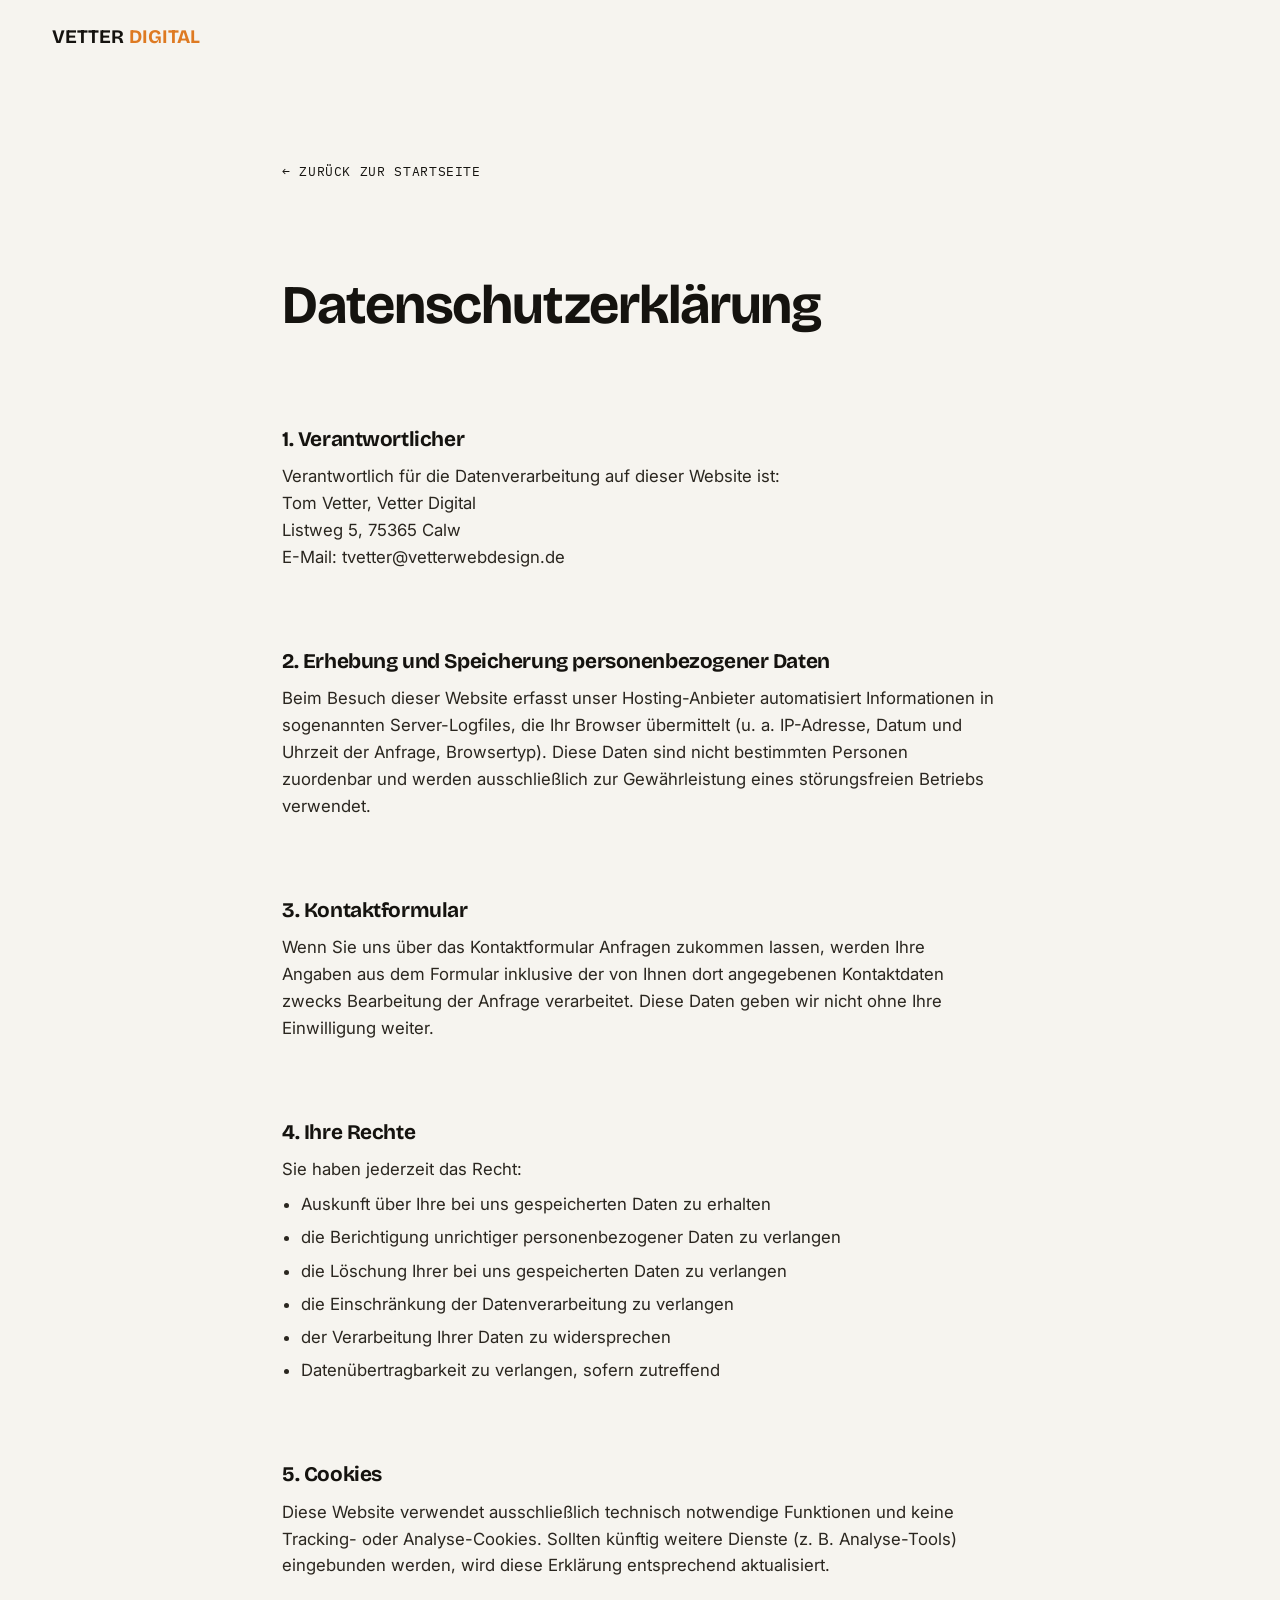
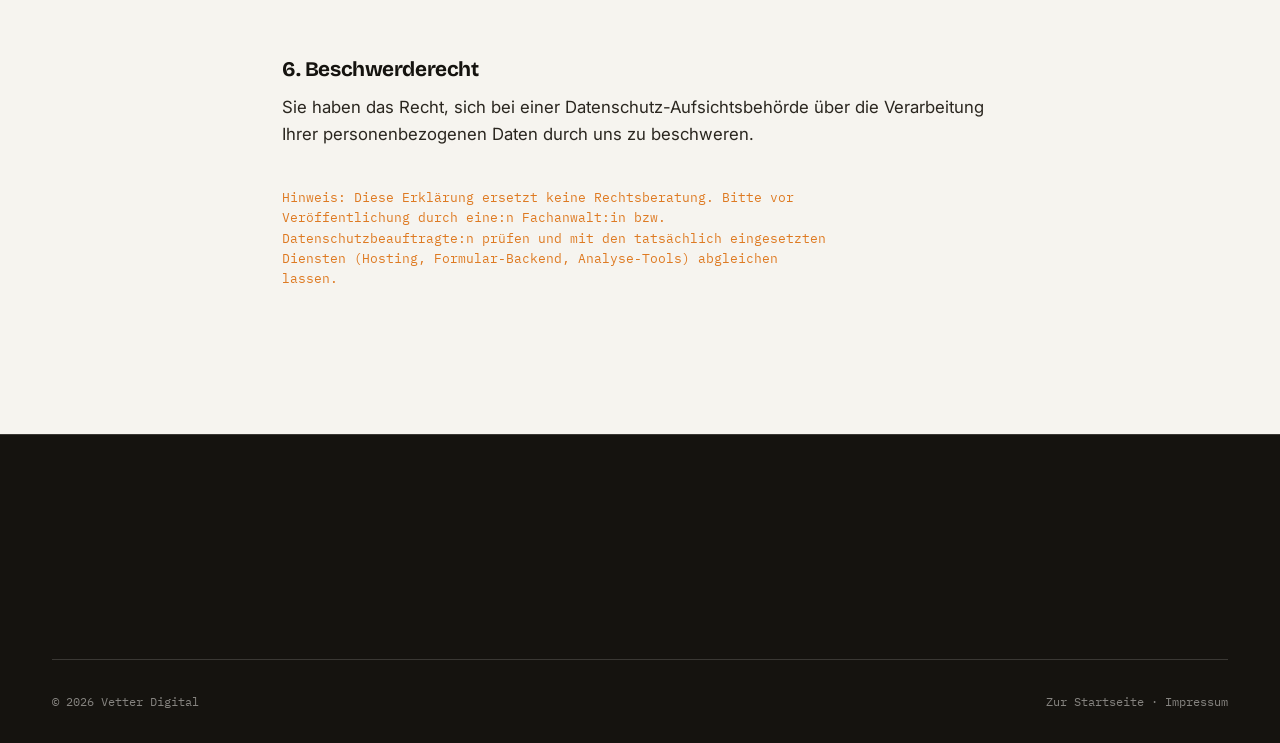
==== datenschutz.html @ 68b80f44 "Mobile-only: add Instagram/WhatsApp/LinkedIn icon row to hero Placeholder hrefs (#) until the real p" ====
<!doctype html>
<html lang="de">
<head>
<meta charset="UTF-8" />
<meta name="viewport" content="width=device-width, initial-scale=1" />
<title>Datenschutzerklärung: Vetter Digital</title>
<meta name="robots" content="noindex" />
<link rel="icon" href="data:image/svg+xml,%3Csvg xmlns='http://www.w3.org/2000/svg' viewBox='0 0 32 32'%3E%3Crect width='32' height='32' rx='6' fill='%23de7a22'/%3E%3Ctext x='50%25' y='58%25' font-size='16' font-family='Arial' font-weight='800' fill='%2315130f' text-anchor='middle'%3EV%3C/text%3E%3C/svg%3E" />
<link rel="preconnect" href="https://fonts.googleapis.com" />
<link rel="preconnect" href="https://fonts.gstatic.com" crossorigin />
<link href="https://fonts.googleapis.com/css2?family=Bricolage+Grotesque:opsz,wght@12..96,400..800&family=Inter:wght@400;500;600&family=IBM+Plex+Mono:wght@400;500&display=swap" rel="stylesheet" />
<link rel="stylesheet" href="assets/css/style.css?v=24" />
</head>
<body>
<a class="skip-link" href="#main">Zum Inhalt springen</a>

<header class="site-header">
  <div class="container">
    <a href="index.html" class="wordmark" aria-label="Vetter Digital, Startseite">
      VETTER<span class="wordmark__chip">DIGITAL</span>
    </a>
  </div>
</header>

<main id="main">
  <section class="legal">
    <div class="container">
      <a href="index.html" class="legal-back">← Zurück zur Startseite</a>
      <h1>Datenschutzerklärung</h1>

      <h2>1. Verantwortlicher</h2>
      <p>
        Verantwortlich für die Datenverarbeitung auf dieser Website ist:<br />
        Tom Vetter, Vetter Digital<br />
        Listweg 5, 75365 Calw<br />
        E-Mail: <a href="mailto:tvetter@vetterwebdesign.de">tvetter@vetterwebdesign.de</a>
      </p>

      <h2>2. Erhebung und Speicherung personenbezogener Daten</h2>
      <p>
        Beim Besuch dieser Website erfasst unser Hosting-Anbieter automatisiert Informationen in sogenannten Server-Logfiles, die Ihr Browser übermittelt (u. a. IP-Adresse, Datum und Uhrzeit der Anfrage, Browsertyp). Diese Daten sind nicht bestimmten Personen zuordenbar und werden ausschließlich zur Gewährleistung eines störungsfreien Betriebs verwendet.
      </p>

      <h2>3. Kontaktformular</h2>
      <p>
        Wenn Sie uns über das Kontaktformular Anfragen zukommen lassen, werden Ihre Angaben aus dem Formular inklusive der von Ihnen dort angegebenen Kontaktdaten zwecks Bearbeitung der Anfrage verarbeitet. Diese Daten geben wir nicht ohne Ihre Einwilligung weiter.
      </p>

      <h2>4. Ihre Rechte</h2>
      <p>Sie haben jederzeit das Recht:</p>
      <ul>
        <li>Auskunft über Ihre bei uns gespeicherten Daten zu erhalten</li>
        <li>die Berichtigung unrichtiger personenbezogener Daten zu verlangen</li>
        <li>die Löschung Ihrer bei uns gespeicherten Daten zu verlangen</li>
        <li>die Einschränkung der Datenverarbeitung zu verlangen</li>
        <li>der Verarbeitung Ihrer Daten zu widersprechen</li>
        <li>Datenübertragbarkeit zu verlangen, sofern zutreffend</li>
      </ul>

      <h2>5. Cookies</h2>
      <p>
        Diese Website verwendet ausschließlich technisch notwendige Funktionen und keine Tracking- oder Analyse-Cookies. Sollten künftig weitere Dienste (z. B. Analyse-Tools) eingebunden werden, wird diese Erklärung entsprechend aktualisiert.
      </p>

      <h2>6. Beschwerderecht</h2>
      <p>
        Sie haben das Recht, sich bei einer Datenschutz-Aufsichtsbehörde über die Verarbeitung Ihrer personenbezogenen Daten durch uns zu beschweren.
      </p>

      <p style="margin-top:2.5rem; font-family:var(--font-mono); font-size:0.8rem; color:var(--accent-orange);">
        Hinweis: Diese Erklärung ersetzt keine Rechtsberatung. Bitte vor Veröffentlichung durch eine:n Fachanwalt:in bzw. Datenschutzbeauftragte:n prüfen und mit den tatsächlich eingesetzten Diensten (Hosting, Formular-Backend, Analyse-Tools) abgleichen lassen.
      </p>
    </div>
  </section>
</main>

<footer class="site-footer">
  <div class="container">
    <div class="footer-bottom">
      <span>© 2026 Vetter Digital</span>
      <span><a href="index.html">Zur Startseite</a> · <a href="impressum.html">Impressum</a></span>
    </div>
  </div>
</footer>

</body>
</html>
---- assets/css/style.css ----
/* ==========================================================================
   Vetter Digital — Design Tokens
   Minimal system: one signature color circle, giant typography, hairlines
   instead of boxes/shadows.
   ========================================================================== */

:root {
  /* Color tokens */
  --ink: #15130f;
  --ink-soft: #2a261f;
  --paper: #f6f4ef;
  --paper-raised: #ffffff;
  --accent-orange: #de7a22;
  --accent-blue: #2e4b8f;
  --accent-blue-light: #7d9cf0;
  --accent-burgundy: #8c2f39;
  --stone: #6b6862;
  --stone-light: #a39e93;
  --border: rgba(21, 19, 15, 0.12);
  --border-dark: rgba(246, 244, 239, 0.16);

  /* Typography */
  --font-display: "Bricolage Grotesque", "Arial Black", sans-serif;
  --font-body: "Inter", -apple-system, BlinkMacSystemFont, "Segoe UI", sans-serif;
  --font-mono: "IBM Plex Mono", "Courier New", monospace;

  /* Scale */
  --step-hero: clamp(3.5rem, 8vw, 8rem);
  --step-h2: clamp(2rem, 4.5vw, 3.4rem);
  --step-h3: clamp(1.25rem, 2.2vw, 1.6rem);
  --step-body: 1.05rem;

  /* Spacing */
  --space-xs: 0.5rem;
  --space-sm: 1rem;
  --space-md: 2rem;
  --space-lg: 5rem;
  --space-xl: 9rem;

  --radius: 6px;
  --ease: cubic-bezier(0.16, 1, 0.3, 1);
}

/* ==========================================================================
   Reset
   ========================================================================== */

*,
*::before,
*::after {
  box-sizing: border-box;
}

html {
  scroll-behavior: smooth;
  -webkit-text-size-adjust: 100%;
}

body {
  margin: 0;
  background: var(--paper);
  color: var(--ink);
  font-family: var(--font-body);
  font-size: var(--step-body);
  line-height: 1.6;
  overflow-x: hidden;
}

img,
svg {
  display: block;
  max-width: 100%;
}

a {
  color: inherit;
  text-decoration: none;
}

button {
  font: inherit;
  cursor: pointer;
}

h1,
h2,
h3,
h4,
p,
ul,
figure {
  margin: 0;
}

ul {
  padding: 0;
  list-style: none;
}

/* ==========================================================================
   Accessibility
   ========================================================================== */

:focus-visible {
  outline: 3px solid var(--accent-blue);
  outline-offset: 3px;
}

.skip-link {
  position: absolute;
  top: -100%;
  left: var(--space-md);
  background: var(--ink);
  color: var(--paper);
  padding: 0.75rem 1.25rem;
  z-index: 200;
  border-radius: var(--radius);
  transition: top 0.2s var(--ease);
}

.skip-link:focus {
  top: var(--space-sm);
}

@media (prefers-reduced-motion: reduce) {
  html {
    scroll-behavior: auto;
  }
  *,
  *::before,
  *::after {
    animation-duration: 0.01ms !important;
    animation-iteration-count: 1 !important;
    transition-duration: 0.01ms !important;
  }
}

/* ==========================================================================
   Layout helpers
   ========================================================================== */

.container {
  width: 100%;
  max-width: 1240px;
  margin-inline: auto;
  padding-inline: var(--space-md);
}

.section {
  padding-block: var(--space-xl);
}

.section-head {
  max-width: 640px;
  margin-bottom: var(--space-lg);
}

.eyebrow {
  display: inline-flex;
  align-items: center;
  gap: 0.6em;
  font-family: var(--font-mono);
  font-size: 0.75rem;
  letter-spacing: 0.18em;
  text-transform: uppercase;
  color: var(--stone);
  margin-bottom: var(--space-sm);
}

.eyebrow::before {
  content: "";
  width: 1.4em;
  height: 1px;
  background: var(--accent-orange);
  display: inline-block;
}

h2 {
  font-family: var(--font-display);
  font-size: var(--step-h2);
  font-weight: 700;
  letter-spacing: -0.02em;
  line-height: 1.08;
}

h3 {
  font-family: var(--font-display);
  font-size: var(--step-h3);
  font-weight: 700;
  letter-spacing: -0.01em;
  line-height: 1.2;
}

.lede {
  font-size: 1.15rem;
  color: var(--ink-soft);
  max-width: 46ch;
}

.reveal {
  opacity: 0;
  transform: translateY(24px);
  transition: opacity 0.7s var(--ease), transform 0.7s var(--ease);
}

.reveal.is-visible {
  opacity: 1;
  transform: translateY(0);
}

@media (prefers-reduced-motion: reduce) {
  .reveal {
    opacity: 1;
    transform: none;
  }
}

/* Buttons: thin border/pill, no hard shadow */

.btn {
  display: inline-flex;
  align-items: center;
  gap: 0.6em;
  padding: 0.9rem 1.7rem;
  font-family: var(--font-mono);
  font-size: 0.82rem;
  font-weight: 500;
  letter-spacing: 0.04em;
  text-transform: uppercase;
  border: 1.5px solid var(--ink);
  border-radius: 999px;
  background: var(--ink);
  color: var(--paper);
  transition: transform 0.2s var(--ease), background 0.2s var(--ease), color 0.2s var(--ease);
  white-space: nowrap;
}

.btn:hover {
  transform: translateY(-2px);
}

.btn--ghost {
  background: transparent;
  color: var(--ink);
}

.btn--ghost:hover {
  background: var(--ink);
  color: var(--paper);
}

.btn--on-dark {
  border-color: var(--paper);
  background: var(--paper);
  color: var(--ink);
}

.btn--on-dark:hover {
  background: transparent;
  color: var(--paper);
}

.btn--link {
  display: inline-flex;
  align-items: center;
  gap: 0.4em;
  border: none;
  background: none;
  padding: 0;
  border-radius: 0;
  color: var(--ink);
  font-family: var(--font-body);
  font-size: 0.95rem;
  font-weight: 500;
  text-transform: none;
  letter-spacing: normal;
  text-underline-offset: 3px;
  text-decoration: underline;
  text-decoration-color: var(--accent-orange);
  text-decoration-thickness: 2px;
}

.btn--link:hover {
  transform: none;
  text-decoration-color: currentColor;
}

/* ==========================================================================
   Header
   ========================================================================== */

.site-header {
  position: sticky;
  top: 0;
  z-index: 100;
  transition: padding 0.25s var(--ease), border-color 0.25s var(--ease);
  border-bottom: 1px solid transparent;
}

.site-header::before {
  content: "";
  position: absolute;
  inset: 0;
  background: rgba(246, 244, 239, 0.85);
  backdrop-filter: blur(10px);
  z-index: -1;
}

.site-header.is-condensed {
  border-bottom-color: var(--border);
}

.site-header .container {
  display: flex;
  align-items: center;
  justify-content: space-between;
  padding-block: 1.4rem;
  transition: padding 0.25s var(--ease);
}

.site-header.is-condensed .container {
  padding-block: 0.9rem;
}

.wordmark {
  display: inline-flex;
  align-items: baseline;
  gap: 0.35rem;
  font-family: var(--font-display);
  font-weight: 700;
  font-size: 1.2rem;
  letter-spacing: -0.01em;
}

.wordmark__chip {
  color: var(--accent-orange);
}

.nav {
  display: flex;
  align-items: center;
  gap: var(--space-lg);
}

.nav__links {
  display: flex;
  gap: var(--space-md);
  font-family: var(--font-mono);
  font-size: 0.76rem;
  letter-spacing: 0.12em;
  text-transform: uppercase;
}

.nav__links a {
  position: relative;
  padding-block: 0.2rem;
  color: var(--ink-soft);
  transition: color 0.2s var(--ease);
}

.nav__links a:hover,
.nav__links a:focus-visible {
  color: var(--ink);
}

.nav-cta {
  padding: 0.55rem 1.2rem;
  font-size: 0.72rem;
}

.nav-toggle {
  display: none;
  flex-direction: column;
  gap: 5px;
  background: none;
  border: none;
  padding: 0.4rem;
}

.nav-toggle span {
  width: 20px;
  height: 1.5px;
  background: var(--ink);
  transition: transform 0.25s var(--ease), opacity 0.25s var(--ease);
}

.nav-toggle[aria-expanded="true"] span:nth-child(1) {
  transform: translateY(6.5px) rotate(45deg);
}

.nav-toggle[aria-expanded="true"] span:nth-child(2) {
  opacity: 0;
}

.nav-toggle[aria-expanded="true"] span:nth-child(3) {
  transform: translateY(-6.5px) rotate(-45deg);
}

/* ==========================================================================
   Portrait + circle: the site's recurring signature motif
   ========================================================================== */

.portrait {
  position: relative;
  width: 100%;
}

.portrait__circle {
  position: absolute;
  border-radius: 50%;
  background: var(--accent-orange);
  opacity: 0.92;
}

.portrait__img {
  position: relative;
  z-index: 1;
  display: block;
  margin-inline: auto;
  object-fit: cover;
}

/* ==========================================================================
   Hero
   ========================================================================== */

.hero {
  overflow: visible;
}

/* Pin track: extra scroll distance the circle-grow animation consumes.
   The inner .hero-pin sticks for that distance, then releases to normal
   scrolling once the track's height runs out (see updateHeroCircle() in
   main.js). */
.hero-pin-track {
  position: relative;
  height: 340vh;
  margin-bottom: clamp(2rem, 5vw, 4rem);
}

.hero-pin {
  position: sticky;
  top: 0;
  height: 100vh;
  display: flex;
  overflow: hidden;
}

.hero-pin .container {
  width: 100%;
  display: flex;
  flex-direction: column;
}

/* Fills all space above .hero__bottom and clips its own overflow — the
   circle grows evenly in every direction from its own center, and any
   part that would reach past this box (top or bottom) simply disappears,
   the same way the top of the circle is already clipped by .hero-pin. */
.hero__top {
  flex: 1 1 auto;
  min-height: 0;
  overflow: hidden;
  display: grid;
  grid-template-columns: 0.85fr 1fr 1.15fr;
  gap: var(--space-lg);
  align-items: center;
}

.hero__intro {
  order: 1;
  position: relative;
  z-index: 2;
  transform-origin: top left;
  will-change: transform, opacity;
}

.hero__intro p {
  color: var(--ink-soft);
  max-width: 34ch;
}

.hero__intro .btn--link {
  margin-top: var(--space-md);
}

.hero-portrait {
  order: 2;
  height: clamp(300px, 36vw, 460px);
  z-index: 0;
}

.hero-portrait .portrait__circle {
  width: 300px;
  height: 300px;
  left: 50%;
  top: 50%;
  transform: translate(-50%, -50%);
  will-change: width, height;
  overflow: hidden;
  display: flex;
  align-items: center;
  justify-content: center;
}

.hero-circle__word {
  position: absolute;
  inset: 0;
  display: flex;
  align-items: center;
  justify-content: center;
  padding: 0 12%;
  font-family: var(--font-display);
  font-weight: 800;
  font-size: var(--hero-word-size, 2.2rem);
  color: #dadada;
  text-align: center;
  white-space: nowrap;
  opacity: 0;
}

/* Visual style comes from .btn (same as "Projekt starten") — this class
   only positions it centered inside the circle for the fade/slide-in. */
.hero-circle__btn {
  position: absolute;
  left: 50%;
  top: 62%;
  transform: translate(-50%, 14px);
  opacity: 0;
  pointer-events: none;
  white-space: nowrap;
}

.hero__headline {
  order: 3;
  position: relative;
  z-index: 2;
  transform-origin: top right;
  will-change: transform, opacity;
  font-family: var(--font-display);
  font-size: var(--step-hero);
  font-weight: 700;
  letter-spacing: -0.03em;
  line-height: 0.95;
  text-align: right;
}

/* Mobile has its own headline text/wrapping; hidden by default, swapped
   in for .hero__headline--desktop below the 1024px breakpoint. */
.hero__headline--mobile {
  display: none;
}

.hero__bottom {
  flex: 0 0 auto;
  display: flex;
  flex-wrap: wrap;
  align-items: center;
  justify-content: space-between;
  gap: var(--space-md);
  margin-top: clamp(1.5rem, 5vh, 3.5rem);
  padding-top: var(--space-md);
  border-top: 1px solid var(--border);
}

.hero__actions {
  display: flex;
  flex-wrap: wrap;
  gap: 1rem;
}

.hero__meta {
  display: flex;
  gap: var(--space-lg);
  font-family: var(--font-mono);
  font-size: 0.76rem;
  color: var(--stone);
  text-transform: uppercase;
  letter-spacing: 0.05em;
}

.hero__meta strong {
  display: block;
  font-family: var(--font-display);
  font-size: 1.4rem;
  font-weight: 700;
  color: var(--ink);
  letter-spacing: -0.01em;
  text-transform: none;
}

/* Mobile-only social row below .hero__meta — hidden on desktop, see the
   1024px breakpoint for the mobile layout. */
.hero-social {
  display: none;
}

.hero-social__link {
  display: inline-flex;
  align-items: center;
  justify-content: center;
  width: 40px;
  height: 40px;
  border: 1px solid var(--border);
  border-radius: 50%;
  color: var(--ink);
  transition: border-color 0.2s var(--ease), color 0.2s var(--ease);
}

.hero-social__link:hover,
.hero-social__link:focus-visible {
  border-color: var(--accent-orange);
  color: var(--accent-orange);
}

/* ==========================================================================
   Problem / Lösung
   ========================================================================== */

.problem {
  background: var(--ink);
  color: var(--paper);
  padding-block: var(--space-lg);
}

.problem .eyebrow {
  color: var(--stone-light);
}

.problem .eyebrow::before {
  background: var(--accent-orange);
}

.problem .lede {
  color: rgba(246, 244, 239, 0.65);
}

.problem h2 {
  color: var(--paper);
}

.compare {
  display: grid;
  grid-template-columns: 1fr 1fr;
  gap: var(--space-lg);
}

.compare__col {
  padding-top: var(--space-sm);
  border-top: 1px solid var(--border-dark);
}

.compare__heading {
  font-family: var(--font-mono);
  font-size: 0.75rem;
  letter-spacing: 0.1em;
  text-transform: uppercase;
  margin-bottom: var(--space-md);
}

.compare__col--bad .compare__heading {
  color: rgba(246, 244, 239, 0.5);
}

.compare__col--good .compare__heading {
  color: var(--accent-orange);
}

.compare__row {
  display: flex;
  align-items: flex-start;
  gap: 0.8rem;
  padding-block: 0.9rem;
  border-top: 1px solid var(--border-dark);
}

.compare__row:first-of-type {
  border-top: none;
}

.compare__row span:last-child {
  color: rgba(246, 244, 239, 0.8);
}

.compare__mark {
  flex-shrink: 0;
  font-family: var(--font-mono);
  font-size: 0.8rem;
  margin-top: 0.15em;
  color: rgba(246, 244, 239, 0.35);
}

.compare__col--good .compare__mark {
  color: var(--accent-orange);
}

/* ==========================================================================
   Services (Leistungen): minimal stacked rows, not color blocks
   ========================================================================== */

.service-row {
  display: grid;
  grid-template-columns: 60px 1.1fr 1fr;
  gap: var(--space-lg);
  padding-block: var(--space-lg);
  border-top: 1px solid var(--border);
  align-items: start;
}

.service-row:last-child {
  border-bottom: 1px solid var(--border);
}

.service-row__icon {
  width: 44px;
  height: 44px;
  border-radius: 50%;
  display: inline-flex;
  align-items: center;
  justify-content: center;
  color: var(--paper);
}

.service-row__icon svg {
  width: 20px;
  height: 20px;
}

.service-row--orange .service-row__icon {
  background: var(--accent-orange);
}

.service-row--blue .service-row__icon {
  background: var(--accent-blue);
}

.service-row--burgundy .service-row__icon {
  background: var(--accent-burgundy);
}

.service-row__index {
  display: block;
  font-family: var(--font-mono);
  font-size: 0.75rem;
  letter-spacing: 0.1em;
  text-transform: uppercase;
  color: var(--stone);
  margin-bottom: 0.6rem;
}

.service-row__title {
  max-width: 20ch;
}

.service-row__text {
  color: var(--ink-soft);
  max-width: 42ch;
}

.service-row__list {
  margin-top: var(--space-sm);
  display: flex;
  flex-direction: column;
  gap: 0.4rem;
  font-family: var(--font-mono);
  font-size: 0.78rem;
  color: var(--stone);
}

.service-row__list li {
  display: flex;
  gap: 0.6em;
}

.service-row__list li::before {
  content: "\2192";
  color: var(--accent-orange);
}

/* ==========================================================================
   Portfolio
   ========================================================================== */

.work-grid {
  display: grid;
  grid-template-columns: repeat(3, 1fr);
  gap: var(--space-md);
}

.work-grid--compact {
  grid-template-columns: repeat(2, 1fr);
}

.work-note {
  margin-top: -1.5rem;
  margin-bottom: var(--space-md);
  color: var(--stone);
  max-width: 60ch;
}

.work-card__link {
  display: inline-flex;
  align-items: center;
  gap: 0.4em;
  margin-top: 0.6rem;
  font-family: var(--font-mono);
  font-size: 0.78rem;
  color: var(--ink);
  text-transform: uppercase;
  letter-spacing: 0.03em;
}

.work-card__link:hover {
  text-decoration: underline;
}

/* Reference-client CTA card */
.work-card--cta {
  background: var(--paper-raised);
  border: 1px dashed var(--accent-orange);
  display: flex;
  flex-direction: column;
  justify-content: center;
  padding: var(--space-lg) var(--space-md);
  text-align: left;
}

.work-card--cta .badge {
  margin-bottom: var(--space-sm);
}

.work-card--cta h3 {
  font-size: 1.5rem;
}

.work-card--cta p {
  margin-top: 0.75rem;
  color: var(--ink-soft);
  max-width: 42ch;
}

.work-card--cta .btn {
  margin-top: var(--space-md);
}

.work-card {
  border: 1px solid var(--border);
  border-radius: 14px;
  overflow: hidden;
  background: var(--paper-raised);
  box-shadow: 0 24px 48px rgba(21, 19, 15, 0.06);
  transition: transform 0.3s var(--ease), box-shadow 0.3s var(--ease);
}

.work-card:hover {
  transform: translateY(-4px);
  box-shadow: 0 32px 60px rgba(21, 19, 15, 0.1);
}

/* Device preview: real screenshots in a browser + phone frame */
.device-preview {
  position: relative;
  padding: 1.5rem 1.5rem 2.5rem;
  background: linear-gradient(180deg, #eeebe3 0%, #e2ded2 100%);
  border-bottom: 1px solid var(--border);
}

.device-preview__browser {
  border: 1px solid var(--border);
  border-radius: 8px;
  overflow: hidden;
  box-shadow: 0 10px 30px rgba(21, 19, 15, 0.12);
  background: #fff;
}

.device-preview__bar {
  display: flex;
  align-items: center;
  gap: 6px;
  padding: 0.5rem 0.7rem;
  background: var(--ink);
}

.device-preview__bar span {
  width: 7px;
  height: 7px;
  border-radius: 50%;
  background: var(--stone-light);
}

.device-preview__bar em {
  margin-left: auto;
  font-style: normal;
  font-family: var(--font-mono);
  font-size: 0.62rem;
  color: rgba(246, 244, 239, 0.55);
  letter-spacing: 0.02em;
}

.device-preview__browser img {
  display: block;
  width: 100%;
  height: auto;
}

.device-preview__phone {
  position: absolute;
  right: 1.5rem;
  bottom: -0.5rem;
  width: 78px;
  height: 152px;
  border: 1px solid var(--ink);
  border-radius: 14px;
  overflow: hidden;
  background: var(--ink);
  box-shadow: 0 14px 28px rgba(21, 19, 15, 0.22);
  transform: rotate(-3deg);
  transition: transform 0.3s var(--ease);
}

.device-preview__phone::before {
  content: "";
  position: absolute;
  top: 6px;
  left: 50%;
  transform: translateX(-50%);
  width: 22px;
  height: 4px;
  border-radius: 2px;
  background: rgba(246, 244, 239, 0.5);
  z-index: 2;
}

.device-preview__phone img {
  width: 100%;
  height: 100%;
  object-fit: cover;
  object-position: top center;
}

.work-card--shot:hover .device-preview__phone {
  transform: rotate(0deg) translateY(-6px);
}

.work-card__meta {
  padding: 1.1rem 1.25rem 1.4rem;
}

.work-card__tag {
  font-family: var(--font-mono);
  font-size: 0.72rem;
  letter-spacing: 0.08em;
  text-transform: uppercase;
  color: var(--ink);
}

.work-card__title {
  font-family: var(--font-display);
  font-size: 1.2rem;
  font-weight: 700;
  margin-top: 0.35rem;
}

.work-card__year {
  font-family: var(--font-mono);
  font-size: 0.75rem;
  color: var(--stone);
  margin-top: 0.2rem;
  display: block;
}

/* ==========================================================================
   Referenzkunden-Badge
   ========================================================================== */

.badge {
  display: inline-flex;
  align-items: center;
  gap: 0.5em;
  font-family: var(--font-mono);
  font-size: 0.72rem;
  letter-spacing: 0.06em;
  text-transform: uppercase;
  background: var(--accent-orange);
  color: var(--paper);
  padding: 0.45em 0.85em;
  border-radius: 999px;
}

/* ==========================================================================
   Preise: minimal spec-sheet columns
   ========================================================================== */

.pricing-grid {
  display: grid;
  grid-template-columns: 1fr 1fr;
  gap: var(--space-xl);
}

.price-col {
  padding-top: var(--space-md);
  border-top: 1px solid var(--border);
}

.price-col--featured {
  border-top: 1px solid var(--accent-orange);
}

.price-col__name {
  font-family: var(--font-mono);
  font-size: 0.78rem;
  letter-spacing: 0.08em;
  text-transform: uppercase;
  color: var(--stone);
}

.price-col__figure {
  margin-top: var(--space-sm);
  display: flex;
  align-items: baseline;
  gap: 0.6rem;
  flex-wrap: wrap;
}

.price-col__old {
  font-family: var(--font-mono);
  font-size: 1.3rem;
  text-decoration: line-through;
  color: var(--stone-light);
}

.price-col__amount {
  font-family: var(--font-display);
  font-size: 3.4rem;
  font-weight: 700;
  letter-spacing: -0.02em;
  line-height: 1;
}

.price-col__period {
  font-family: var(--font-mono);
  font-size: 0.95rem;
  color: var(--stone);
}

.price-col__note {
  margin-top: 0.75rem;
  font-size: 0.95rem;
  color: var(--ink-soft);
  max-width: 34ch;
}

.price-col__list {
  margin-top: var(--space-md);
  display: flex;
  flex-direction: column;
  gap: 0.6rem;
  font-size: 0.95rem;
}

.price-col__list li {
  display: flex;
  gap: 0.6em;
}

.price-col__list li::before {
  content: "\2713";
  color: var(--accent-orange);
  font-weight: 700;
}

.price-col .btn {
  margin-top: var(--space-lg);
}

/* ==========================================================================
   Process
   ========================================================================== */

.process-list {
  display: flex;
  flex-direction: column;
}

.process-step {
  display: grid;
  grid-template-columns: 100px 1fr;
  gap: var(--space-md);
  padding-block: var(--space-md);
  border-top: 1px solid var(--border);
  align-items: start;
}

.process-step:last-child {
  border-bottom: 1px solid var(--border);
}

.process-step__num {
  font-family: var(--font-mono);
  font-size: 1rem;
  color: var(--accent-orange);
  letter-spacing: 0.05em;
}

.process-step__title {
  font-family: var(--font-display);
  font-size: 1.4rem;
  font-weight: 700;
}

.process-step__text {
  margin-top: 0.4rem;
  color: var(--ink-soft);
  max-width: 56ch;
}

/* ==========================================================================
   About
   ========================================================================== */

.about .container {
  display: grid;
  grid-template-columns: 1fr minmax(220px, 300px);
  gap: var(--space-xl);
  align-items: center;
}

.about-portrait {
  aspect-ratio: 4 / 5;
  border-radius: 24px;
  overflow: hidden;
}

.about-portrait .portrait__img {
  width: 100%;
  height: 100%;
  margin-inline: 0;
  border-radius: 24px;
  object-position: 50% 20%;
}

.about__text p + p {
  margin-top: 1rem;
}

.about__signature {
  margin-top: var(--space-md);
  font-family: var(--font-display);
  font-size: 1.3rem;
  font-weight: 700;
}

.about__role {
  font-family: var(--font-mono);
  font-size: 0.78rem;
  color: var(--stone);
  text-transform: uppercase;
  letter-spacing: 0.06em;
  margin-top: 0.2rem;
  display: block;
}

/* ==========================================================================
   Contact
   ========================================================================== */

.contact {
  background: var(--ink);
  color: var(--paper);
}

.contact .container {
  display: grid;
  grid-template-columns: 1fr 1fr;
  gap: var(--space-xl);
}

.contact h2 {
  color: var(--paper);
}

.contact .eyebrow {
  color: var(--stone-light);
}

.contact .eyebrow::before {
  background: var(--accent-orange);
}

.contact__lede {
  margin-top: var(--space-sm);
  color: rgba(246, 244, 239, 0.7);
  max-width: 40ch;
}

.contact__info {
  margin-top: var(--space-lg);
  display: flex;
  flex-direction: column;
  gap: var(--space-md);
}

.contact__info dt {
  font-family: var(--font-mono);
  font-size: 0.72rem;
  letter-spacing: 0.08em;
  text-transform: uppercase;
  color: var(--stone-light);
}

.contact__info dd {
  margin: 0.2rem 0 0;
  font-size: 1.15rem;
}

.contact__info a:hover {
  text-decoration: underline;
  text-decoration-color: var(--accent-orange);
}

.form {
  display: flex;
  flex-direction: column;
  gap: var(--space-md);
}

.form__field {
  display: flex;
  flex-direction: column;
  gap: 0.4rem;
}

.form__field label {
  font-family: var(--font-mono);
  font-size: 0.72rem;
  letter-spacing: 0.08em;
  text-transform: uppercase;
  color: rgba(246, 244, 239, 0.6);
}

.form__field input,
.form__field textarea {
  background: none;
  border: none;
  border-bottom: 1.5px solid rgba(246, 244, 239, 0.3);
  border-radius: 0;
  padding: 0.6rem 0;
  color: var(--paper);
  font-family: var(--font-body);
  font-size: 1rem;
  resize: vertical;
}

.form__field input::placeholder,
.form__field textarea::placeholder {
  color: rgba(246, 244, 239, 0.4);
}

.form__field input:focus,
.form__field textarea:focus {
  border-color: var(--accent-orange);
  outline: none;
}

.form button {
  margin-top: 0.5rem;
  align-self: flex-start;
}

.form__error {
  background: rgba(140, 47, 57, 0.18);
  border: 1px solid rgba(140, 47, 57, 0.45);
  border-radius: var(--radius);
  padding: 0.75rem 1rem;
  font-size: 0.9rem;
  color: rgba(246, 244, 239, 0.9);
}

.form__error a {
  color: var(--accent-orange);
  text-decoration: underline;
}

/* Submit button loading state */

.btn__spinner {
  display: none;
  width: 15px;
  height: 15px;
  border: 2px solid rgba(21, 19, 15, 0.25);
  border-top-color: var(--ink);
  border-radius: 50%;
  animation: btn-spin 0.7s linear infinite;
}

.btn.is-loading {
  cursor: default;
  opacity: 0.85;
  pointer-events: none;
}

.btn.is-loading .btn__label {
  display: none;
}

.btn.is-loading .btn__spinner {
  display: inline-block;
}

@keyframes btn-spin {
  to {
    transform: rotate(360deg);
  }
}

/* Success state */

.form-wrap {
  position: relative;
}

.form-success {
  text-align: center;
  padding: var(--space-lg) var(--space-md);
  border: 1px dashed rgba(246, 244, 239, 0.3);
  border-radius: 14px;
}

.form-success h3 {
  margin-top: var(--space-sm);
  color: var(--paper);
}

.form-success p {
  margin-top: 0.6rem;
  color: rgba(246, 244, 239, 0.75);
  max-width: 38ch;
  margin-inline: auto;
}

.success-check {
  margin-inline: auto;
}

.success-check__circle {
  stroke: var(--accent-orange);
  stroke-width: 2;
  stroke-dasharray: 145;
  stroke-dashoffset: 145;
  animation: draw-circle 0.5s ease forwards;
}

.success-check__mark {
  stroke: var(--accent-orange);
  stroke-width: 3;
  stroke-linecap: round;
  stroke-linejoin: round;
  stroke-dasharray: 36;
  stroke-dashoffset: 36;
  animation: draw-check 0.3s ease forwards 0.45s;
}

@keyframes draw-circle {
  to {
    stroke-dashoffset: 0;
  }
}

@keyframes draw-check {
  to {
    stroke-dashoffset: 0;
  }
}

/* ==========================================================================
   Footer
   ========================================================================== */

.site-footer {
  background: var(--ink);
  color: var(--paper);
  border-top: 1px solid var(--border-dark);
  padding-block: var(--space-lg) var(--space-md);
}

.site-footer .wordmark {
  color: var(--paper);
}

.footer-grid {
  display: grid;
  grid-template-columns: 1.4fr repeat(3, 1fr);
  gap: var(--space-lg);
}

.footer-col__title {
  font-family: var(--font-mono);
  font-size: 0.72rem;
  letter-spacing: 0.08em;
  text-transform: uppercase;
  color: var(--stone-light);
  margin-bottom: var(--space-sm);
}

.footer-col ul {
  display: flex;
  flex-direction: column;
  gap: 0.6rem;
  color: rgba(246, 244, 239, 0.75);
}

.footer-col a:hover {
  text-decoration: underline;
  text-decoration-color: var(--accent-orange);
}

.footer-tagline {
  margin-top: var(--space-sm);
  color: rgba(246, 244, 239, 0.65);
  max-width: 32ch;
}

.footer-bottom {
  margin-top: var(--space-xl);
  padding-top: var(--space-md);
  border-top: 1px solid var(--border-dark);
  display: flex;
  justify-content: space-between;
  flex-wrap: wrap;
  gap: 1rem;
  font-family: var(--font-mono);
  font-size: 0.75rem;
  color: rgba(246, 244, 239, 0.5);
}

/* ==========================================================================
   Legal pages
   ========================================================================== */

.legal {
  padding-block: var(--space-lg) var(--space-xl);
}

.legal .container {
  max-width: 780px;
}

.legal h1 {
  font-family: var(--font-display);
  font-size: var(--step-h2);
  font-weight: 700;
  letter-spacing: -0.02em;
}

.legal h2 {
  font-size: 1.3rem;
  margin-top: var(--space-lg);
  margin-bottom: 0.75rem;
}

.legal p,
.legal li {
  color: var(--ink-soft);
  max-width: 68ch;
}

.legal ul {
  margin-top: 0.5rem;
  display: flex;
  flex-direction: column;
  gap: 0.4rem;
  padding-left: 1.2rem;
  list-style: disc;
}

.legal-back {
  display: inline-flex;
  align-items: center;
  gap: 0.5em;
  font-family: var(--font-mono);
  font-size: 0.8rem;
  text-transform: uppercase;
  letter-spacing: 0.05em;
  margin-bottom: var(--space-lg);
}

.legal-back:hover {
  text-decoration: underline;
}

/* ==========================================================================
   Responsive
   ========================================================================== */

@media (max-width: 1024px) {
  .work-grid {
    grid-template-columns: repeat(2, 1fr);
  }

  .compare {
    grid-template-columns: 1fr;
    gap: var(--space-md);
  }

  /* Each list turns into its own card, matching .work-card, instead of
     relying on hairline dividers between stacked rows. */
  .compare__col {
    background: rgba(246, 244, 239, 0.05);
    border: 1px solid var(--border-dark);
    border-radius: 14px;
    padding: var(--space-md);
  }

  /* Mobile hero: static, no animation. No intro block, no circle — just
     the left-aligned headline and the actions/stats bar below it. The
     scroll-pin (see main.js) is desktop-only; below 1024px it never
     activates, so .hero-pin-track/.hero-pin just need to behave like a
     normal, non-sticky section again. */
  /* Fills exactly the remaining screen below the header, so the hero is
     the only thing visible on load — nothing from the next section peeks
     in. 74px approximates the header's own height (padding + wordmark). */
  .hero-pin-track {
    height: auto;
    min-height: calc(100vh - 74px);
    min-height: calc(100dvh - 74px);
    margin-bottom: 0;
    display: flex;
    flex-direction: column;
  }

  .hero-pin {
    position: static;
    flex: 1 1 auto;
    height: auto;
    display: flex;
    flex-direction: column;
    justify-content: flex-start;
    overflow: visible;
    padding-block: clamp(0.75rem, 4vw, 1.25rem) clamp(1.5rem, 6vw, 2.5rem);
  }

  .hero__intro,
  .hero-portrait {
    display: none;
  }

  .hero__top {
    display: block;
    text-align: left;
  }

  .hero__headline {
    text-align: left;
  }

  .hero__headline--desktop {
    display: none;
  }

  .hero__headline--mobile {
    display: block;
  }

  .hero__headline--mobile em {
    font-style: normal;
    color: var(--accent-orange);
  }

  .hero__bottom {
    margin-top: clamp(2.5rem, 8vw, 3.5rem);
    padding-top: 3.25rem;
    justify-content: center;
    text-align: center;
  }

  .hero__actions {
    flex-wrap: nowrap;
    justify-content: center;
    gap: 0.6rem;
  }

  .hero__actions .btn {
    padding: 0.65rem 1.1rem;
    font-size: 0.7rem;
  }

  .hero__meta {
    justify-content: center;
  }

  .hero-social {
    display: flex;
    width: 100%;
    justify-content: center;
    gap: 0.75rem;
    margin-top: var(--space-md);
  }

  .service-row {
    grid-template-columns: 1fr;
    gap: var(--space-sm);
    background: var(--paper-raised);
    border: 1px solid var(--border);
    border-radius: 14px;
    box-shadow: 0 20px 40px rgba(21, 19, 15, 0.06);
    padding: var(--space-md);
  }

  .service-row + .service-row {
    margin-top: var(--space-sm);
  }

  .about .container {
    grid-template-columns: 1fr;
    gap: var(--space-lg);
  }

  .about-portrait {
    order: -1;
    margin-inline: auto;
    max-width: 280px;
  }

  .contact .container {
    grid-template-columns: 1fr;
    gap: var(--space-md);
  }

  .contact__info,
  .form-wrap {
    background: rgba(246, 244, 239, 0.05);
    border: 1px solid var(--border-dark);
    border-radius: 14px;
    padding: var(--space-md);
  }

  .contact__info {
    margin-top: var(--space-md);
  }

  .footer-grid {
    grid-template-columns: 1fr 1fr;
  }
}

@media (max-width: 768px) {
  .nav__links {
    position: fixed;
    inset: 0 0 0 30%;
    top: 64px;
    flex-direction: column;
    background: var(--paper);
    padding: var(--space-lg) var(--space-md);
    gap: var(--space-md);
    font-size: 1.1rem;
    transform: translateX(110%);
    transition: transform 0.3s var(--ease);
    border-left: 1px solid var(--border);
  }

  .site-header.nav-open .nav__links {
    transform: translateX(0);
  }

  .nav-toggle {
    display: inline-flex;
  }

  .nav-cta {
    display: none;
  }

  /* Tighter, phone-appropriate section rhythm instead of the desktop
     9rem block padding — also wins over .problem's own override since
     it's declared later in the cascade at equal specificity. */
  .section {
    padding-block: clamp(2.75rem, 9vw, 4rem);
  }

  .work-grid,
  .work-grid--compact,
  .pricing-grid {
    grid-template-columns: 1fr;
  }

  .pricing-grid {
    gap: var(--space-md);
  }

  .price-col__amount {
    font-size: 2.8rem;
  }

  /* Cards, matching .work-card, instead of hairline-divided rows. */
  .price-col {
    background: var(--paper-raised);
    border: 1px solid var(--border);
    border-radius: 14px;
    box-shadow: 0 20px 40px rgba(21, 19, 15, 0.06);
    padding: var(--space-md);
  }

  .price-col--featured {
    border-color: var(--accent-orange);
  }

  .process-step {
    grid-template-columns: 60px 1fr;
    background: var(--paper-raised);
    border: 1px solid var(--border);
    border-radius: 14px;
    box-shadow: 0 20px 40px rgba(21, 19, 15, 0.06);
    padding: var(--space-md);
  }

  .process-step + .process-step {
    margin-top: var(--space-sm);
  }

  .footer-grid {
    grid-template-columns: 1fr 1fr;
    gap: var(--space-md);
  }

  .hero__meta {
    flex-wrap: wrap;
    gap: var(--space-md);
  }
}

@media (max-width: 480px) {
  .footer-grid {
    grid-template-columns: 1fr;
  }
}
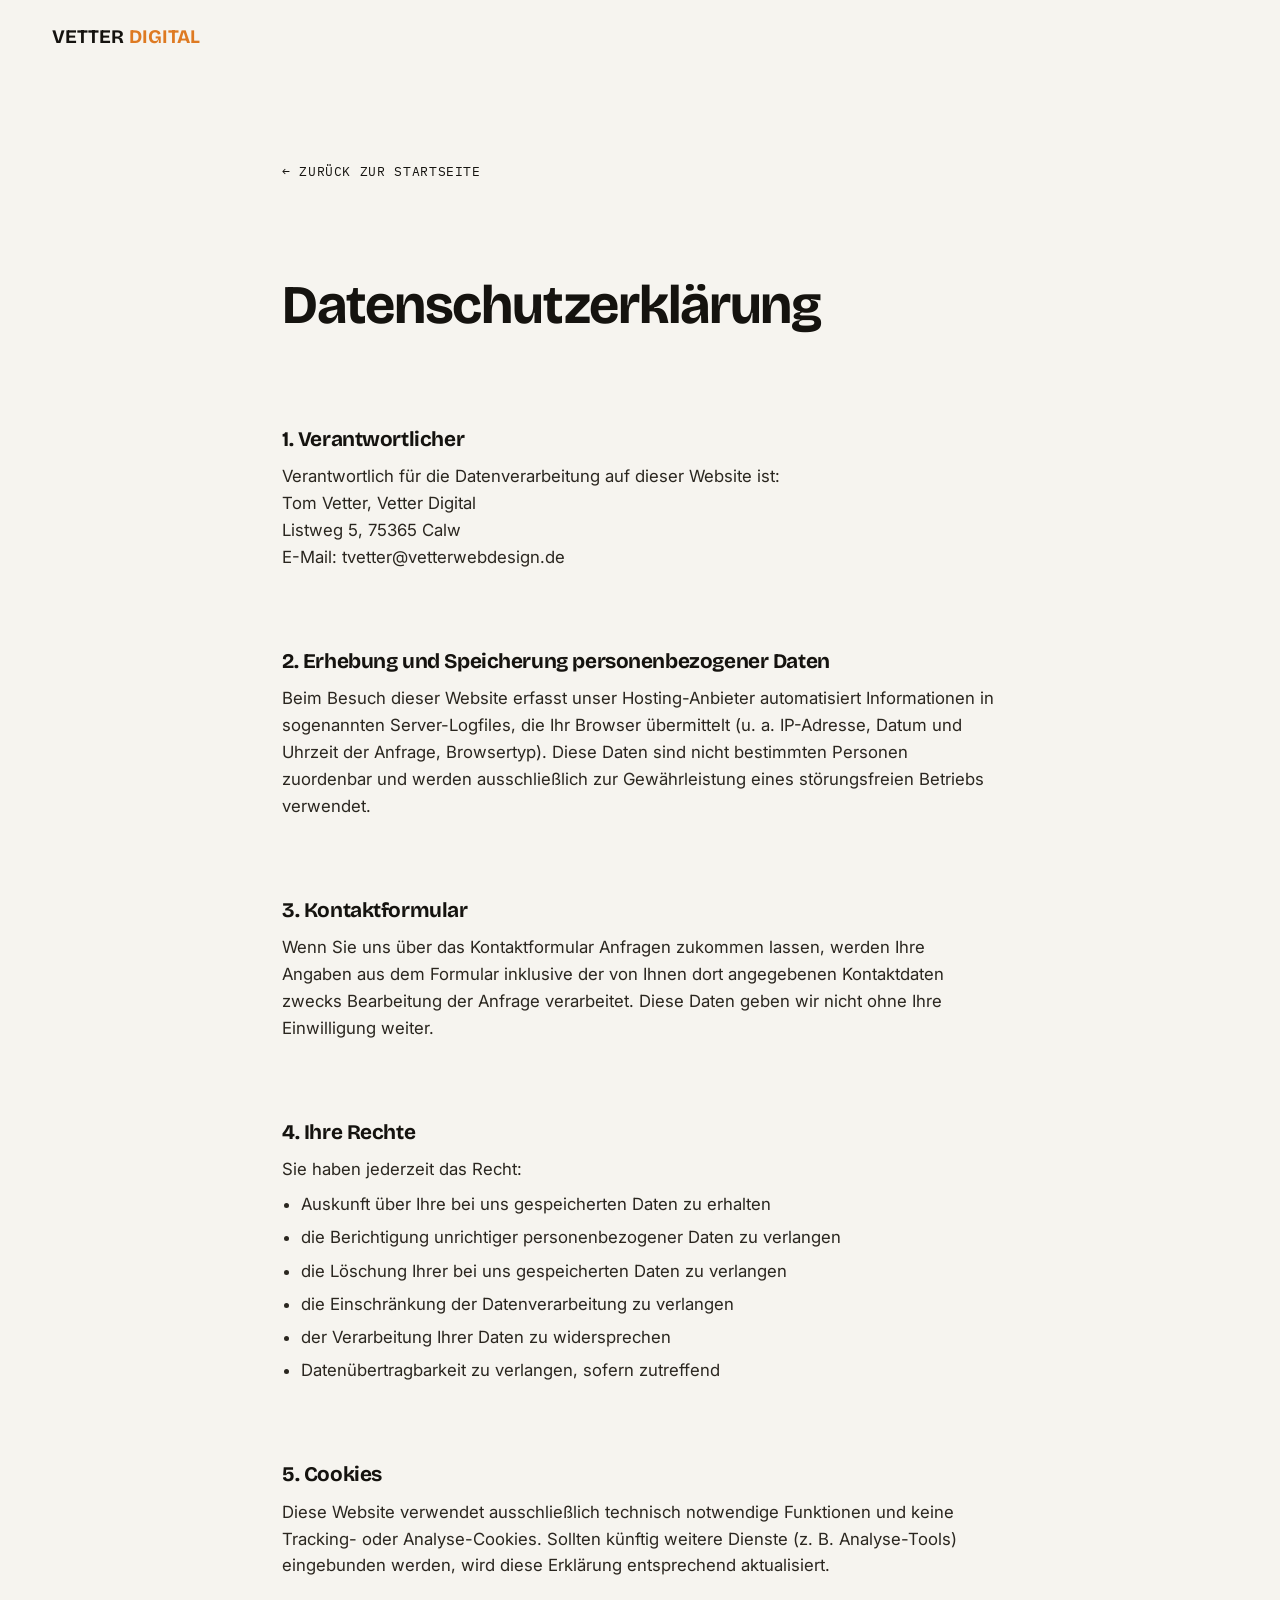
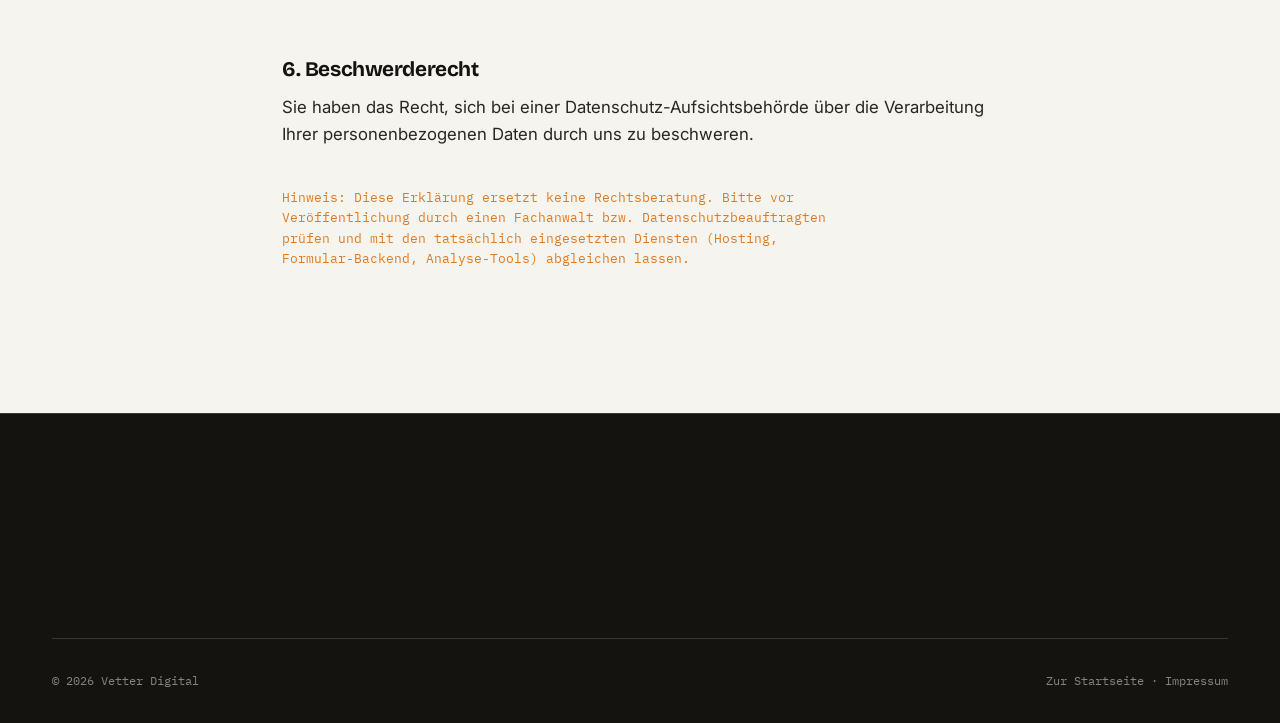
==== commit 9a91b2a6: "Rename Arbeiten to Referenzen; desktop spacing tweaks; drop gendered forms - Section + nav/footer na" ====
--- a/datenschutz.html
+++ b/datenschutz.html
@@ -9,7 +9,7 @@
 <link rel="preconnect" href="https://fonts.googleapis.com" />
 <link rel="preconnect" href="https://fonts.gstatic.com" crossorigin />
 <link href="https://fonts.googleapis.com/css2?family=Bricolage+Grotesque:opsz,wght@12..96,400..800&family=Inter:wght@400;500;600&family=IBM+Plex+Mono:wght@400;500&display=swap" rel="stylesheet" />
-<link rel="stylesheet" href="assets/css/style.css?v=24" />
+<link rel="stylesheet" href="assets/css/style.css?v=37" />
 </head>
 <body>
 <a class="skip-link" href="#main">Zum Inhalt springen</a>
@@ -68,7 +68,7 @@
       </p>
 
       <p style="margin-top:2.5rem; font-family:var(--font-mono); font-size:0.8rem; color:var(--accent-orange);">
-        Hinweis: Diese Erklärung ersetzt keine Rechtsberatung. Bitte vor Veröffentlichung durch eine:n Fachanwalt:in bzw. Datenschutzbeauftragte:n prüfen und mit den tatsächlich eingesetzten Diensten (Hosting, Formular-Backend, Analyse-Tools) abgleichen lassen.
+        Hinweis: Diese Erklärung ersetzt keine Rechtsberatung. Bitte vor Veröffentlichung durch einen Fachanwalt bzw. Datenschutzbeauftragten prüfen und mit den tatsächlich eingesetzten Diensten (Hosting, Formular-Backend, Analyse-Tools) abgleichen lassen.
       </p>
     </div>
   </section>
--- a/assets/css/style.css
+++ b/assets/css/style.css
@@ -428,22 +428,12 @@
   overflow: visible;
 }
 
-/* Pin track: extra scroll distance the circle-grow animation consumes.
-   The inner .hero-pin sticks for that distance, then releases to normal
-   scrolling once the track's height runs out (see updateHeroCircle() in
-   main.js). */
 .hero-pin-track {
   position: relative;
-  height: 340vh;
-  margin-bottom: clamp(2rem, 5vw, 4rem);
 }
 
 .hero-pin {
-  position: sticky;
-  top: 0;
-  height: 100vh;
-  display: flex;
-  overflow: hidden;
+  padding-block: clamp(3rem, 8vw, 6rem);
 }
 
 .hero-pin .container {
@@ -452,102 +442,128 @@
   flex-direction: column;
 }
 
-/* Fills all space above .hero__bottom and clips its own overflow — the
-   circle grows evenly in every direction from its own center, and any
-   part that would reach past this box (top or bottom) simply disappears,
-   the same way the top of the circle is already clipped by .hero-pin. */
 .hero__top {
-  flex: 1 1 auto;
-  min-height: 0;
-  overflow: hidden;
   display: grid;
-  grid-template-columns: 0.85fr 1fr 1.15fr;
-  gap: var(--space-lg);
-  align-items: center;
-}
-
-.hero__intro {
-  order: 1;
+  grid-template-columns: 0.9fr 1.05fr;
+  gap: var(--space-xl);
+  align-items: start;
+}
+
+.hero__content {
   position: relative;
-  z-index: 2;
-  transform-origin: top left;
-  will-change: transform, opacity;
-}
-
-.hero__intro p {
-  color: var(--ink-soft);
-  max-width: 34ch;
-}
-
-.hero__intro .btn--link {
-  margin-top: var(--space-md);
-}
-
-.hero-portrait {
-  order: 2;
-  height: clamp(300px, 36vw, 460px);
-  z-index: 0;
-}
-
-.hero-portrait .portrait__circle {
-  width: 300px;
-  height: 300px;
-  left: 50%;
-  top: 50%;
-  transform: translate(-50%, -50%);
-  will-change: width, height;
-  overflow: hidden;
-  display: flex;
-  align-items: center;
-  justify-content: center;
-}
-
-.hero-circle__word {
-  position: absolute;
-  inset: 0;
-  display: flex;
-  align-items: center;
-  justify-content: center;
-  padding: 0 12%;
-  font-family: var(--font-display);
-  font-weight: 800;
-  font-size: var(--hero-word-size, 2.2rem);
-  color: #dadada;
-  text-align: center;
-  white-space: nowrap;
-  opacity: 0;
-}
-
-/* Visual style comes from .btn (same as "Projekt starten") — this class
-   only positions it centered inside the circle for the fade/slide-in. */
-.hero-circle__btn {
-  position: absolute;
-  left: 50%;
-  top: 62%;
-  transform: translate(-50%, 14px);
-  opacity: 0;
-  pointer-events: none;
-  white-space: nowrap;
+}
+
+/* Nudged down to roughly match the headline's own top (the eyebrow
+   above it, plus the headline's margin-top, take up this much space). */
+.hero__preview {
+  margin-top: 3rem;
 }
 
 .hero__headline {
-  order: 3;
   position: relative;
-  z-index: 2;
-  transform-origin: top right;
-  will-change: transform, opacity;
   font-family: var(--font-display);
   font-size: var(--step-hero);
   font-weight: 700;
   letter-spacing: -0.03em;
   line-height: 0.95;
-  text-align: right;
+  text-align: left;
+}
+
+/* Sized to its own clamp (not --step-hero) so the three manual line
+   breaks below each stay on their own line within the narrower text
+   column, instead of wrapping again into a 4th line. Desktop only —
+   the mobile headline is a different element (.hero__headline--mobile)
+   and keeps the shared --step-hero size. */
+.hero__headline--desktop {
+  margin-top: var(--space-sm);
+  font-size: clamp(2.6rem, 4vw, 4.5rem);
+}
+
+.hero__headline--desktop em {
+  font-style: normal;
+  color: var(--accent-orange);
 }
 
 /* Mobile has its own headline text/wrapping; hidden by default, swapped
    in for .hero__headline--desktop below the 1024px breakpoint. */
 .hero__headline--mobile {
   display: none;
+}
+
+.hero__lede {
+  margin-top: var(--space-md);
+  color: var(--ink-soft);
+  max-width: 42ch;
+}
+
+/* Browser-frame video preview, same visual language as the portfolio's
+   .device-preview. Desktop only — see the 1024px breakpoint. */
+.hero-video-frame {
+  border: 1px solid var(--border);
+  border-radius: 16px;
+  overflow: hidden;
+  background: #fff;
+  box-shadow: 0 24px 60px rgba(21, 19, 15, 0.14);
+}
+
+.hero-video-frame__bar {
+  display: flex;
+  align-items: center;
+  gap: 6px;
+  padding: 0.6rem 0.9rem;
+  background: var(--ink);
+}
+
+.hero-video-frame__bar span {
+  width: 8px;
+  height: 8px;
+  border-radius: 50%;
+  background: var(--stone-light);
+}
+
+.hero-video-frame__bar em {
+  margin-left: auto;
+  font-style: normal;
+  font-family: var(--font-mono);
+  font-size: 0.68rem;
+  color: rgba(246, 244, 239, 0.55);
+  letter-spacing: 0.02em;
+}
+
+.hero-video-frame__stage {
+  position: relative;
+  aspect-ratio: 16 / 9;
+  background: var(--ink);
+}
+
+.hero-video {
+  display: block;
+  width: 100%;
+  height: 100%;
+  object-fit: cover;
+  cursor: pointer;
+}
+
+.hero-video__expand {
+  position: absolute;
+  right: 1rem;
+  bottom: 1rem;
+  display: inline-flex;
+  align-items: center;
+  justify-content: center;
+  width: 36px;
+  height: 36px;
+  border: none;
+  border-radius: 50%;
+  background: rgba(21, 19, 15, 0.72);
+  backdrop-filter: blur(6px);
+  color: var(--paper);
+  cursor: pointer;
+  transition: background 0.2s var(--ease);
+}
+
+.hero-video__expand:hover {
+  background: rgba(21, 19, 15, 0.88);
 }
 
 .hero__bottom {
@@ -993,16 +1009,21 @@
 .pricing-grid {
   display: grid;
   grid-template-columns: 1fr 1fr;
-  gap: var(--space-xl);
+  gap: var(--space-lg);
 }
 
 .price-col {
-  padding-top: var(--space-md);
-  border-top: 1px solid var(--border);
+  display: flex;
+  flex-direction: column;
+  padding: var(--space-md);
+  background: var(--paper-raised);
+  border: 1px solid var(--border);
+  border-radius: 14px;
+  box-shadow: 0 20px 40px rgba(21, 19, 15, 0.06);
 }
 
 .price-col--featured {
-  border-top: 1px solid var(--accent-orange);
+  border-color: var(--accent-orange);
 }
 
 .price-col__name {
@@ -1051,6 +1072,7 @@
 
 .price-col__list {
   margin-top: var(--space-md);
+  margin-bottom: var(--space-lg);
   display: flex;
   flex-direction: column;
   gap: 0.6rem;
@@ -1069,7 +1091,8 @@
 }
 
 .price-col .btn {
-  margin-top: var(--space-lg);
+  margin-top: auto;
+  align-self: flex-start;
 }
 
 /* ==========================================================================
@@ -1491,6 +1514,157 @@
    Responsive
    ========================================================================== */
 
+@media (min-width: 1025px) {
+  /* Matches .hero__top's 0.9fr/1.05fr text/video split exactly, so the
+     actions/stats bar lines up under the text column instead of
+     spanning the full width under the video too. */
+  .hero__bottom {
+    max-width: calc((100% - var(--space-xl)) * 0.9 / 1.95);
+    margin-top: var(--space-lg);
+    padding-top: 0;
+    border-top: none;
+    justify-content: flex-start;
+  }
+
+  .section-head {
+    max-width: 820px;
+    margin-inline: auto;
+    text-align: center;
+  }
+
+  .section-head .eyebrow {
+    justify-content: center;
+  }
+
+  .section-head .lede {
+    max-width: 60ch;
+    margin-inline: auto;
+  }
+
+  /* Forced line breaks in the section headlines are a mobile-wrapping
+     aid; on desktop the wider .section-head lets them wrap naturally. */
+  .section-head__break {
+    display: none;
+  }
+
+  .work-note {
+    max-width: 60ch;
+    margin-inline: auto;
+    text-align: center;
+  }
+
+  /* Referenzen: headline fits on one line (needs more width than the
+     shared .section-head cap), and the rhythm around the intro text
+     matches .preise — tighter gap above it, wider gap to the cards. */
+  #referenzen .section-head {
+    max-width: none;
+  }
+
+  .section-head__nowrap {
+    white-space: nowrap;
+  }
+
+  #referenzen .work-note {
+    margin-top: -3.5rem;
+    margin-bottom: var(--space-lg);
+  }
+
+  /* Each service becomes its own card instead of a hairline-divided
+     row, to make the individual services stand out more — still
+     stacked, just with visible edges. */
+  .service-row {
+    padding: var(--space-lg);
+    border: 1px solid var(--border);
+    border-radius: 14px;
+    background: var(--paper-raised);
+    box-shadow: 0 20px 40px rgba(21, 19, 15, 0.06);
+  }
+
+  .service-row + .service-row {
+    margin-top: var(--space-md);
+  }
+
+  /* Process timeline: a center spine that fills as you scroll, with
+     steps alternating left/right of it. .process-line__fill's height
+     is scroll-driven, set in main.js. */
+  .process-list {
+    position: relative;
+  }
+
+  .process-step {
+    position: relative;
+    display: block;
+    width: calc(50% - var(--space-lg));
+    padding-block: var(--space-sm);
+    border-top: none;
+  }
+
+  .process-step:last-child {
+    border-bottom: none;
+  }
+
+  .process-step:nth-child(odd) {
+    margin-right: auto;
+    text-align: right;
+  }
+
+  .process-step:nth-child(even) {
+    margin-left: auto;
+    text-align: left;
+  }
+
+  .process-step__num {
+    display: block;
+    margin-bottom: 0.4rem;
+  }
+
+  .process-step__text {
+    max-width: 40ch;
+  }
+
+  .process-step:nth-child(odd) .process-step__text {
+    margin-left: auto;
+  }
+
+  .process-step::before {
+    content: "";
+    position: absolute;
+    top: 0.35rem;
+    width: 12px;
+    height: 12px;
+    border-radius: 50%;
+    background: var(--paper);
+    border: 2px solid var(--accent-orange);
+  }
+
+  .process-step:nth-child(odd)::before {
+    right: calc(-1 * var(--space-lg) - 5px);
+  }
+
+  .process-step:nth-child(even)::before {
+    left: calc(-1 * var(--space-lg) - 5px);
+  }
+
+  .process-line {
+    position: absolute;
+    top: 0;
+    bottom: 0;
+    left: 50%;
+    width: 2px;
+    background: var(--border);
+    transform: translateX(-50%);
+  }
+
+  .process-line__fill {
+    position: absolute;
+    top: 0;
+    left: 0;
+    width: 100%;
+    height: 0%;
+    background: var(--accent-orange);
+  }
+}
+
 @media (max-width: 1024px) {
   .work-grid {
     grid-template-columns: repeat(2, 1fr);
@@ -1510,11 +1684,9 @@
     padding: var(--space-md);
   }
 
-  /* Mobile hero: static, no animation. No intro block, no circle — just
-     the left-aligned headline and the actions/stats bar below it. The
-     scroll-pin (see main.js) is desktop-only; below 1024px it never
-     activates, so .hero-pin-track/.hero-pin just need to behave like a
-     normal, non-sticky section again. */
+  /* Mobile hero: static, just the left-aligned headline and the
+     actions/stats bar below it. The lede paragraph and video preview
+     are desktop-only (see .hero__top below). */
   /* Fills exactly the remaining screen below the header, so the hero is
      the only thing visible on load — nothing from the next section peeks
      in. 74px approximates the header's own height (padding + wordmark). */
@@ -1535,21 +1707,16 @@
     flex-direction: column;
     justify-content: flex-start;
     overflow: visible;
-    padding-block: clamp(0.75rem, 4vw, 1.25rem) clamp(1.5rem, 6vw, 2.5rem);
-  }
-
-  .hero__intro,
-  .hero-portrait {
+    padding-block: clamp(0.75rem, 4vw, 1.25rem) clamp(2.5rem, 10vw, 4rem);
+  }
+
+  .hero__lede,
+  .hero__preview {
     display: none;
   }
 
   .hero__top {
     display: block;
-    text-align: left;
-  }
-
-  .hero__headline {
-    text-align: left;
   }
 
   .hero__headline--desktop {
@@ -1566,8 +1733,9 @@
   }
 
   .hero__bottom {
-    margin-top: clamp(2.5rem, 8vw, 3.5rem);
-    padding-top: 3.25rem;
+    margin-top: clamp(3rem, 10vw, 4.5rem);
+    padding-top: 4rem;
+    gap: 2.25rem;
     justify-content: center;
     text-align: center;
   }
@@ -1585,6 +1753,12 @@
 
   .hero__meta {
     justify-content: center;
+  }
+
+  /* Only the referral price stays visible on mobile, centered on its own. */
+  .hero__meta > div:nth-child(2),
+  .hero__meta > div:nth-child(3) {
+    display: none;
   }
 
   .hero-social {
@@ -1592,7 +1766,6 @@
     width: 100%;
     justify-content: center;
     gap: 0.75rem;
-    margin-top: var(--space-md);
   }
 
   .service-row {
@@ -1690,19 +1863,6 @@
     font-size: 2.8rem;
   }
 
-  /* Cards, matching .work-card, instead of hairline-divided rows. */
-  .price-col {
-    background: var(--paper-raised);
-    border: 1px solid var(--border);
-    border-radius: 14px;
-    box-shadow: 0 20px 40px rgba(21, 19, 15, 0.06);
-    padding: var(--space-md);
-  }
-
-  .price-col--featured {
-    border-color: var(--accent-orange);
-  }
-
   .process-step {
     grid-template-columns: 60px 1fr;
     background: var(--paper-raised);
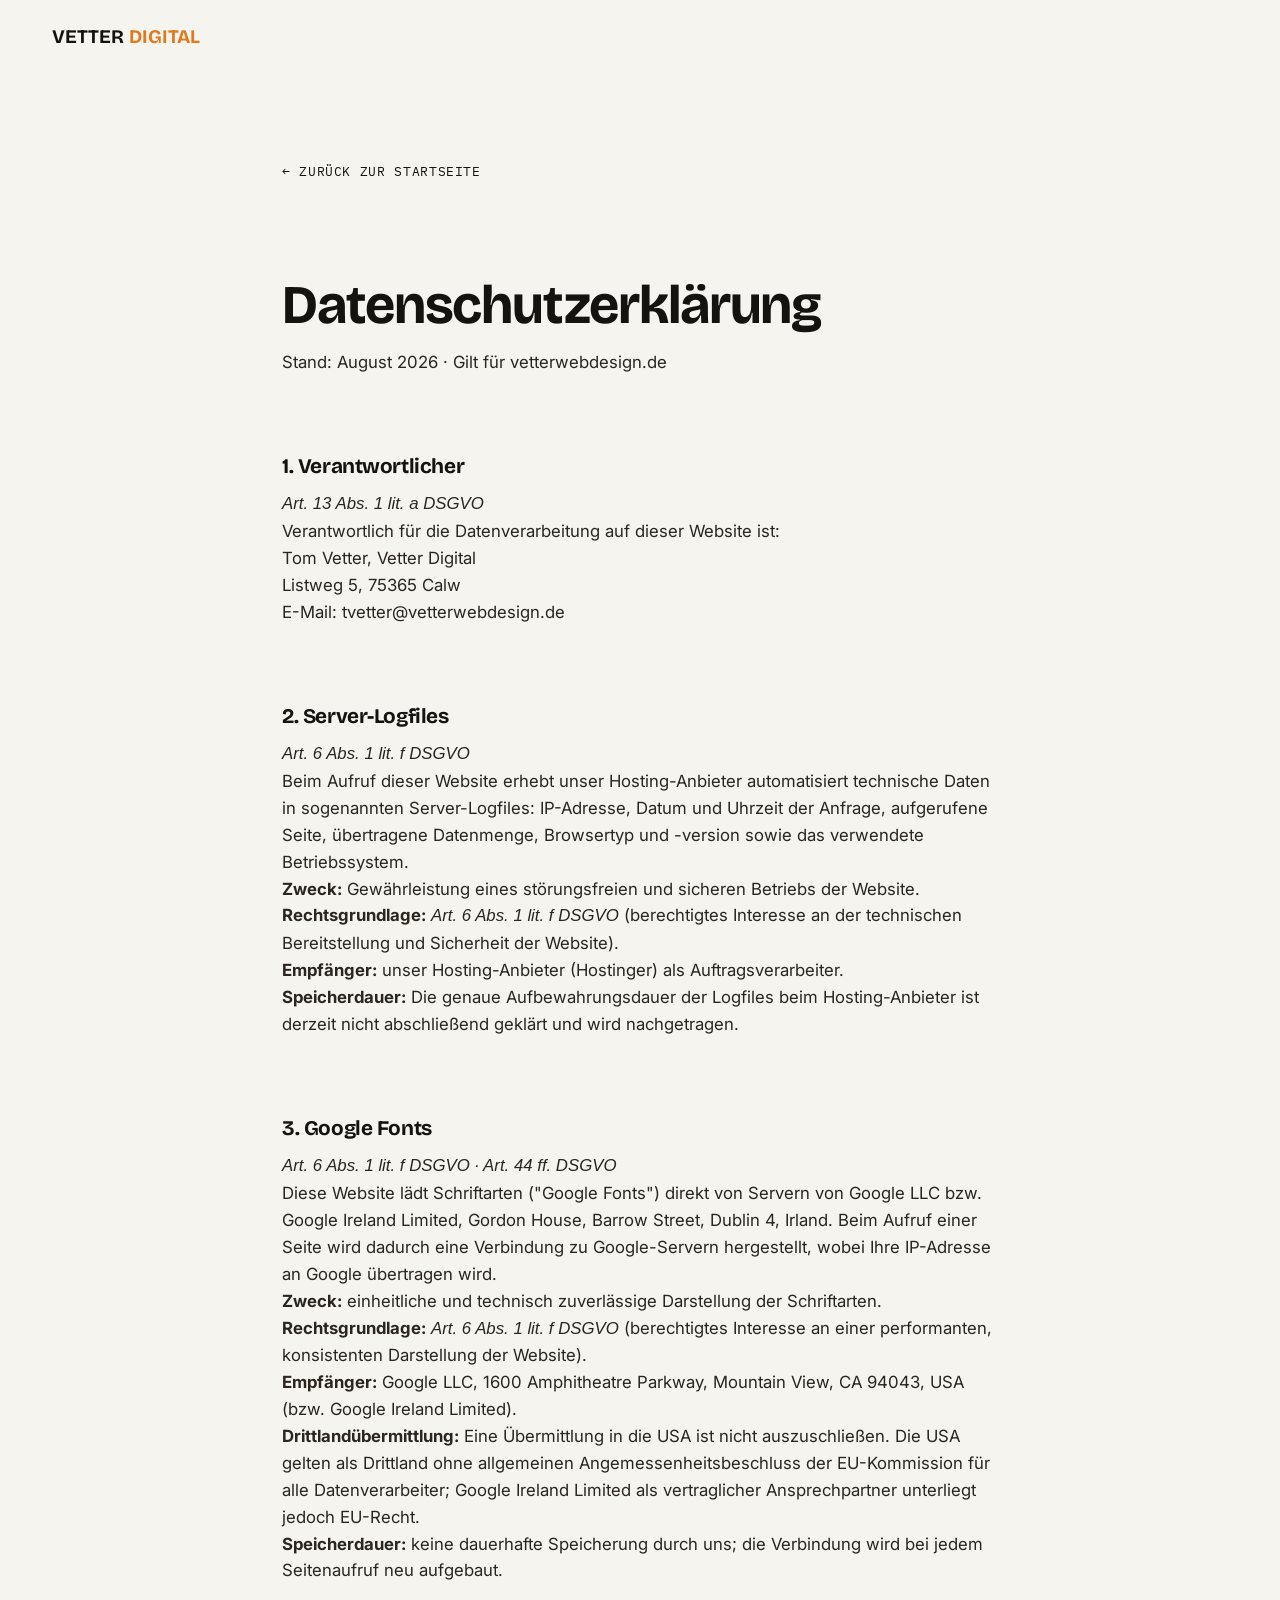
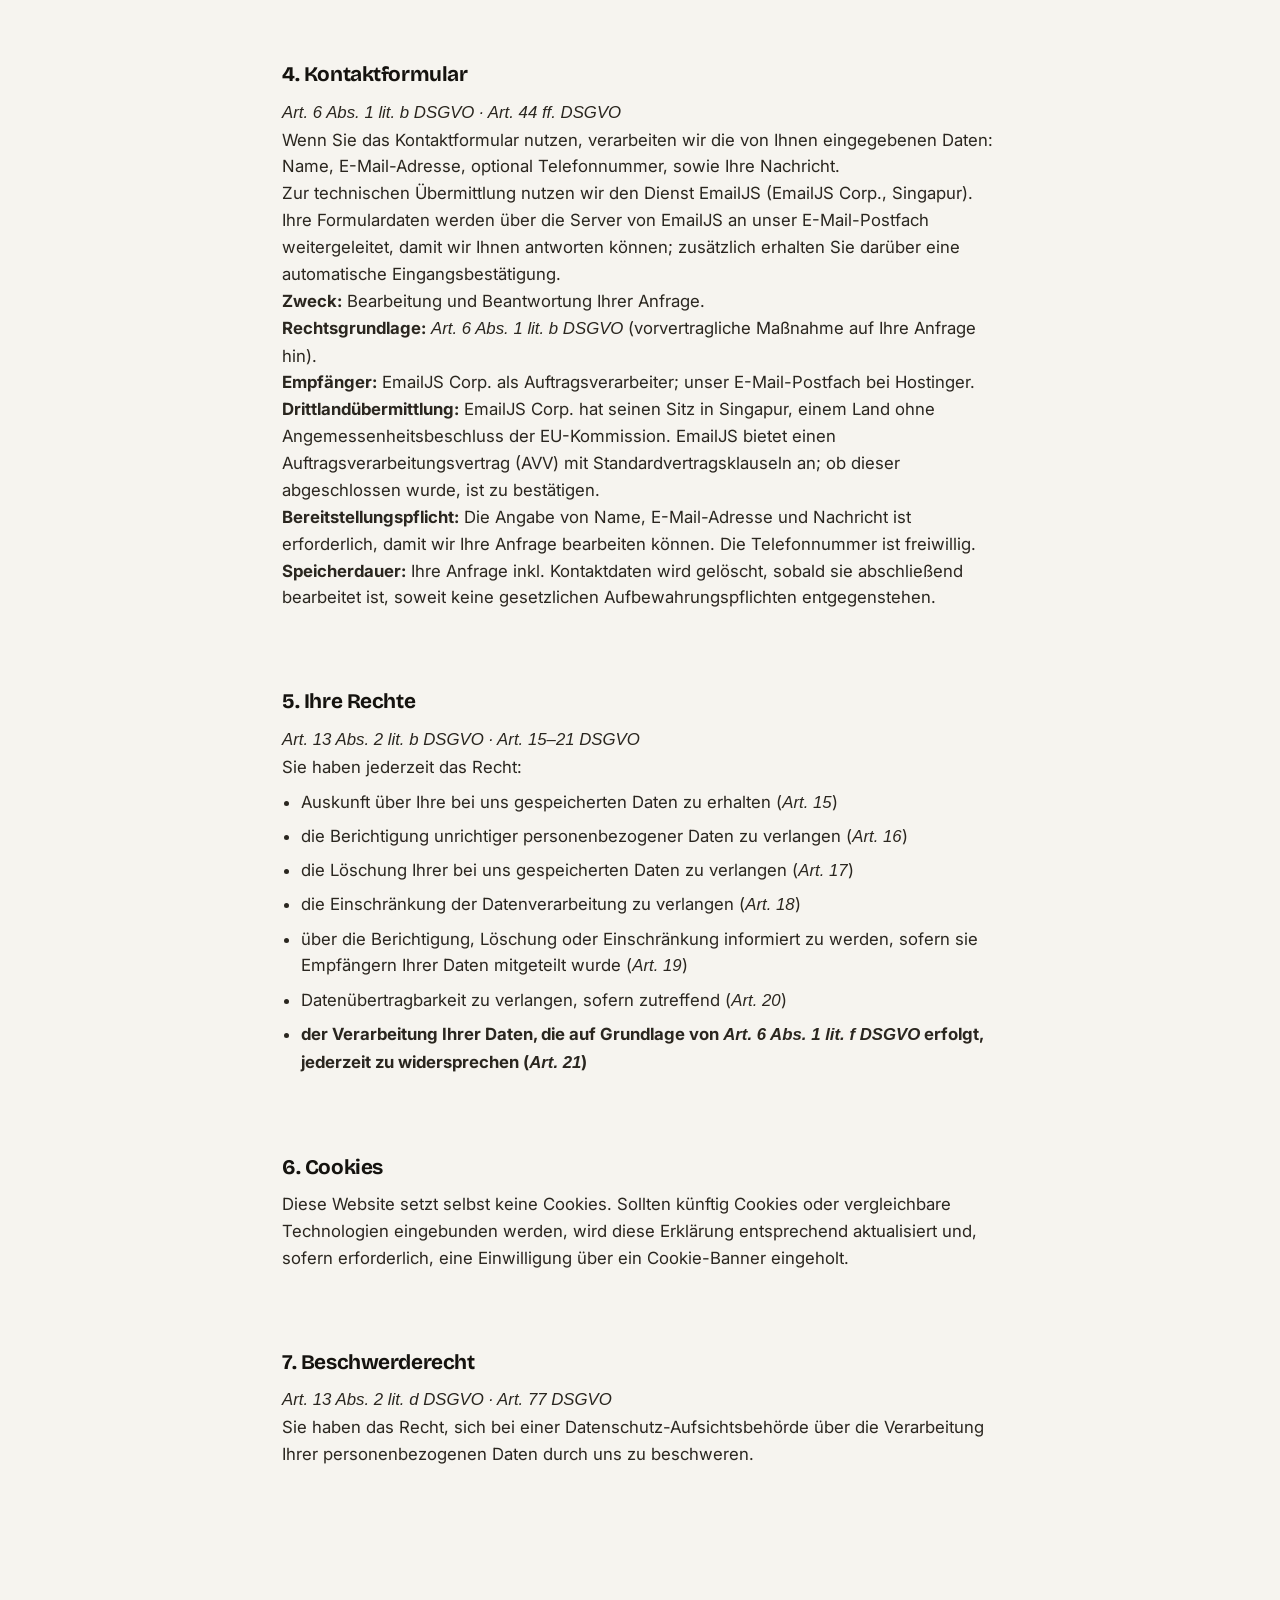
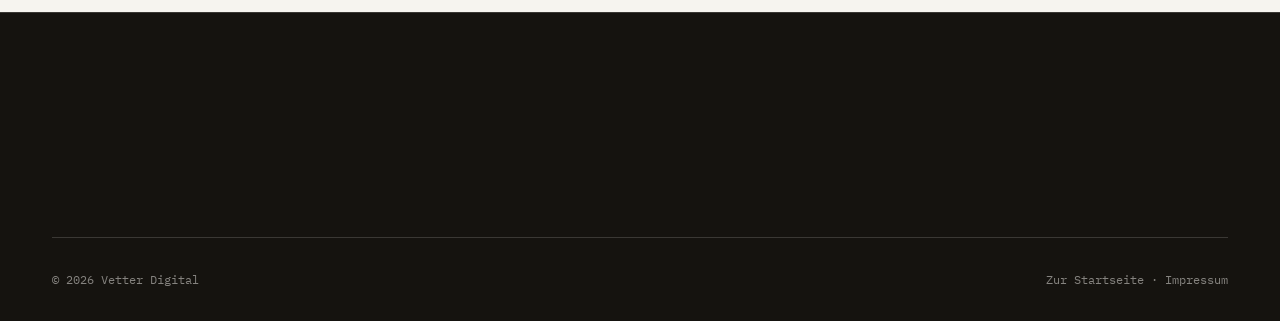
==== commit ef601360: "Overhaul Impressum and Datenschutzerklärung for current legal requirements Impressum: § 5 DDG (was o" ====
--- a/datenschutz.html
+++ b/datenschutz.html
@@ -9,7 +9,7 @@
 <link rel="preconnect" href="https://fonts.googleapis.com" />
 <link rel="preconnect" href="https://fonts.gstatic.com" crossorigin />
 <link href="https://fonts.googleapis.com/css2?family=Bricolage+Grotesque:opsz,wght@12..96,400..800&family=Inter:wght@400;500;600&family=IBM+Plex+Mono:wght@400;500&display=swap" rel="stylesheet" />
-<link rel="stylesheet" href="assets/css/style.css?v=37" />
+<link rel="stylesheet" href="assets/css/style.css?v=40" />
 </head>
 <body>
 <a class="skip-link" href="#main">Zum Inhalt springen</a>
@@ -28,7 +28,10 @@
       <a href="index.html" class="legal-back">← Zurück zur Startseite</a>
       <h1>Datenschutzerklärung</h1>
 
+      <p class="meta">Stand: August 2026 · Gilt für <a href="https://vetterwebdesign.de">vetterwebdesign.de</a></p>
+
       <h2>1. Verantwortlicher</h2>
+      <p><em>Art. 13 Abs. 1 lit. a DSGVO</em></p>
       <p>
         Verantwortlich für die Datenverarbeitung auf dieser Website ist:<br />
         Tom Vetter, Vetter Digital<br />
@@ -36,39 +39,80 @@
         E-Mail: <a href="mailto:tvetter@vetterwebdesign.de">tvetter@vetterwebdesign.de</a>
       </p>
 
-      <h2>2. Erhebung und Speicherung personenbezogener Daten</h2>
+      <!-- Art. 13 Abs. 1 lit. b DSGVO entfällt – kein Datenschutzbeauftragter
+           bestellt (keine Pflicht nach Art. 37 DSGVO; Einzelunternehmen ohne
+           systematische Datenverarbeitung im großen Umfang) -->
+
+      <h2>2. Server-Logfiles</h2>
+      <p><em>Art. 6 Abs. 1 lit. f DSGVO</em></p>
       <p>
-        Beim Besuch dieser Website erfasst unser Hosting-Anbieter automatisiert Informationen in sogenannten Server-Logfiles, die Ihr Browser übermittelt (u. a. IP-Adresse, Datum und Uhrzeit der Anfrage, Browsertyp). Diese Daten sind nicht bestimmten Personen zuordenbar und werden ausschließlich zur Gewährleistung eines störungsfreien Betriebs verwendet.
+        Beim Aufruf dieser Website erhebt unser Hosting-Anbieter automatisiert technische Daten in sogenannten Server-Logfiles: IP-Adresse, Datum und Uhrzeit der Anfrage, aufgerufene Seite, übertragene Datenmenge, Browsertyp und -version sowie das verwendete Betriebssystem.
+      </p>
+      <p>
+        <strong>Zweck:</strong> Gewährleistung eines störungsfreien und sicheren Betriebs der Website.<br />
+        <strong>Rechtsgrundlage:</strong> <em>Art. 6 Abs. 1 lit. f DSGVO</em> (berechtigtes Interesse an der technischen Bereitstellung und Sicherheit der Website).<br />
+        <strong>Empfänger:</strong> unser Hosting-Anbieter (Hostinger) als Auftragsverarbeiter.<br />
+        <strong>Speicherdauer:</strong> Die genaue Aufbewahrungsdauer der Logfiles beim Hosting-Anbieter ist derzeit nicht abschließend geklärt und wird nachgetragen.
       </p>
 
-      <h2>3. Kontaktformular</h2>
+      <h2>3. Google Fonts</h2>
+      <p><em>Art. 6 Abs. 1 lit. f DSGVO · Art. 44 ff. DSGVO</em></p>
       <p>
-        Wenn Sie uns über das Kontaktformular Anfragen zukommen lassen, werden Ihre Angaben aus dem Formular inklusive der von Ihnen dort angegebenen Kontaktdaten zwecks Bearbeitung der Anfrage verarbeitet. Diese Daten geben wir nicht ohne Ihre Einwilligung weiter.
+        Diese Website lädt Schriftarten ("Google Fonts") direkt von Servern von Google LLC bzw. Google Ireland Limited, Gordon House, Barrow Street, Dublin 4, Irland. Beim Aufruf einer Seite wird dadurch eine Verbindung zu Google-Servern hergestellt, wobei Ihre IP-Adresse an Google übertragen wird.
+      </p>
+      <p>
+        <strong>Zweck:</strong> einheitliche und technisch zuverlässige Darstellung der Schriftarten.<br />
+        <strong>Rechtsgrundlage:</strong> <em>Art. 6 Abs. 1 lit. f DSGVO</em> (berechtigtes Interesse an einer performanten, konsistenten Darstellung der Website).<br />
+        <strong>Empfänger:</strong> Google LLC, 1600 Amphitheatre Parkway, Mountain View, CA 94043, USA (bzw. Google Ireland Limited).<br />
+        <strong>Drittlandübermittlung:</strong> Eine Übermittlung in die USA ist nicht auszuschließen. Die USA gelten als Drittland ohne allgemeinen Angemessenheitsbeschluss der EU-Kommission für alle Datenverarbeiter; Google Ireland Limited als vertraglicher Ansprechpartner unterliegt jedoch EU-Recht.<br />
+        <strong>Speicherdauer:</strong> keine dauerhafte Speicherung durch uns; die Verbindung wird bei jedem Seitenaufruf neu aufgebaut.
       </p>
 
-      <h2>4. Ihre Rechte</h2>
+      <h2>4. Kontaktformular</h2>
+      <p><em>Art. 6 Abs. 1 lit. b DSGVO · Art. 44 ff. DSGVO</em></p>
+      <p>
+        Wenn Sie das Kontaktformular nutzen, verarbeiten wir die von Ihnen eingegebenen Daten: Name, E-Mail-Adresse, optional Telefonnummer, sowie Ihre Nachricht.
+      </p>
+      <p>
+        Zur technischen Übermittlung nutzen wir den Dienst EmailJS (EmailJS Corp., Singapur). Ihre Formulardaten werden über die Server von EmailJS an unser E-Mail-Postfach weitergeleitet, damit wir Ihnen antworten können; zusätzlich erhalten Sie darüber eine automatische Eingangsbestätigung.
+      </p>
+      <p>
+        <strong>Zweck:</strong> Bearbeitung und Beantwortung Ihrer Anfrage.<br />
+        <strong>Rechtsgrundlage:</strong> <em>Art. 6 Abs. 1 lit. b DSGVO</em> (vorvertragliche Maßnahme auf Ihre Anfrage hin).<br />
+        <strong>Empfänger:</strong> EmailJS Corp. als Auftragsverarbeiter; unser E-Mail-Postfach bei Hostinger.<br />
+        <strong>Drittlandübermittlung:</strong> EmailJS Corp. hat seinen Sitz in Singapur, einem Land ohne Angemessenheitsbeschluss der EU-Kommission. EmailJS bietet einen Auftragsverarbeitungsvertrag (AVV) mit Standardvertragsklauseln an; ob dieser abgeschlossen wurde, ist zu bestätigen.<br />
+        <strong>Bereitstellungspflicht:</strong> Die Angabe von Name, E-Mail-Adresse und Nachricht ist erforderlich, damit wir Ihre Anfrage bearbeiten können. Die Telefonnummer ist freiwillig.<br />
+        <strong>Speicherdauer:</strong> Ihre Anfrage inkl. Kontaktdaten wird gelöscht, sobald sie abschließend bearbeitet ist, soweit keine gesetzlichen Aufbewahrungspflichten entgegenstehen.
+      </p>
+
+      <!-- Art. 13 Abs. 2 lit. c DSGVO entfällt – keine auf Einwilligung
+           (Art. 6 Abs. 1 lit. a DSGVO) gestützte Verarbeitung vorhanden -->
+
+      <h2>5. Ihre Rechte</h2>
+      <p><em>Art. 13 Abs. 2 lit. b DSGVO · Art. 15–21 DSGVO</em></p>
       <p>Sie haben jederzeit das Recht:</p>
       <ul>
-        <li>Auskunft über Ihre bei uns gespeicherten Daten zu erhalten</li>
-        <li>die Berichtigung unrichtiger personenbezogener Daten zu verlangen</li>
-        <li>die Löschung Ihrer bei uns gespeicherten Daten zu verlangen</li>
-        <li>die Einschränkung der Datenverarbeitung zu verlangen</li>
-        <li>der Verarbeitung Ihrer Daten zu widersprechen</li>
-        <li>Datenübertragbarkeit zu verlangen, sofern zutreffend</li>
+        <li>Auskunft über Ihre bei uns gespeicherten Daten zu erhalten (<em>Art. 15</em>)</li>
+        <li>die Berichtigung unrichtiger personenbezogener Daten zu verlangen (<em>Art. 16</em>)</li>
+        <li>die Löschung Ihrer bei uns gespeicherten Daten zu verlangen (<em>Art. 17</em>)</li>
+        <li>die Einschränkung der Datenverarbeitung zu verlangen (<em>Art. 18</em>)</li>
+        <li>über die Berichtigung, Löschung oder Einschränkung informiert zu werden, sofern sie Empfängern Ihrer Daten mitgeteilt wurde (<em>Art. 19</em>)</li>
+        <li>Datenübertragbarkeit zu verlangen, sofern zutreffend (<em>Art. 20</em>)</li>
+        <li><strong>der Verarbeitung Ihrer Daten, die auf Grundlage von <em>Art. 6 Abs. 1 lit. f DSGVO</em> erfolgt, jederzeit zu widersprechen (<em>Art. 21</em>)</strong></li>
       </ul>
 
-      <h2>5. Cookies</h2>
+      <!-- Art. 13 Abs. 2 lit. f DSGVO entfällt – kein Profiling -->
+      <!-- Art. 13 Abs. 3 DSGVO entfällt – keine Weiterverarbeitung zu anderen Zwecken geplant -->
+
+      <h2>6. Cookies</h2>
       <p>
-        Diese Website verwendet ausschließlich technisch notwendige Funktionen und keine Tracking- oder Analyse-Cookies. Sollten künftig weitere Dienste (z. B. Analyse-Tools) eingebunden werden, wird diese Erklärung entsprechend aktualisiert.
+        Diese Website setzt selbst keine Cookies. Sollten künftig Cookies oder vergleichbare Technologien eingebunden werden, wird diese Erklärung entsprechend aktualisiert und, sofern erforderlich, eine Einwilligung über ein Cookie-Banner eingeholt.
       </p>
 
-      <h2>6. Beschwerderecht</h2>
+      <h2>7. Beschwerderecht</h2>
+      <p><em>Art. 13 Abs. 2 lit. d DSGVO · Art. 77 DSGVO</em></p>
       <p>
         Sie haben das Recht, sich bei einer Datenschutz-Aufsichtsbehörde über die Verarbeitung Ihrer personenbezogenen Daten durch uns zu beschweren.
-      </p>
-
-      <p style="margin-top:2.5rem; font-family:var(--font-mono); font-size:0.8rem; color:var(--accent-orange);">
-        Hinweis: Diese Erklärung ersetzt keine Rechtsberatung. Bitte vor Veröffentlichung durch einen Fachanwalt bzw. Datenschutzbeauftragten prüfen und mit den tatsächlich eingesetzten Diensten (Hosting, Formular-Backend, Analyse-Tools) abgleichen lassen.
       </p>
     </div>
   </section>
--- a/assets/css/style.css
+++ b/assets/css/style.css
@@ -610,6 +610,12 @@
   display: none;
 }
 
+/* Desktop-only social row under the video, aligned with .hero__actions —
+   hidden by default, shown and positioned in the 1025px breakpoint. */
+.hero__preview-social {
+  display: none;
+}
+
 .hero-social__link {
   display: inline-flex;
   align-items: center;
@@ -1519,11 +1525,39 @@
      actions/stats bar lines up under the text column instead of
      spanning the full width under the video too. */
   .hero__bottom {
+    position: relative;
     max-width: calc((100% - var(--space-xl)) * 0.9 / 1.95);
     margin-top: var(--space-lg);
     padding-top: 0;
     border-top: none;
     justify-content: flex-start;
+  }
+
+  /* Positioned outside .hero__bottom's own max-width, centered under the
+     video column, at the same height as .hero__actions. left:100% jumps
+     from .hero__bottom's own right edge (which lines up exactly with the
+     text column's edge) to the start of the grid gap — a plain percentage
+     calc here would otherwise resolve against .hero__bottom's own
+     (already-narrowed) width instead of the true container width. From
+     there, margin-left adds the gap, then half the video column's width
+     (58.333% = 50% × 1.05/0.9, the video:text ratio), then subtracts half
+     this row's own width (3 × 48px icons + 2 × 0.75rem gaps = 10.5rem) to
+     land centered instead of left-aligned. */
+  .hero__preview-social {
+    display: flex;
+    align-items: center;
+    position: absolute;
+    top: 0;
+    left: 100%;
+    margin-left: calc(var(--space-xl) + 58.333% - 5.25rem);
+    gap: 0.75rem;
+  }
+
+  /* Matches .btn's rendered height so the icons sit at the same size
+     as the actions row next to them. */
+  .hero__preview-social .hero-social__link {
+    width: 48px;
+    height: 48px;
   }
 
   .section-head {
